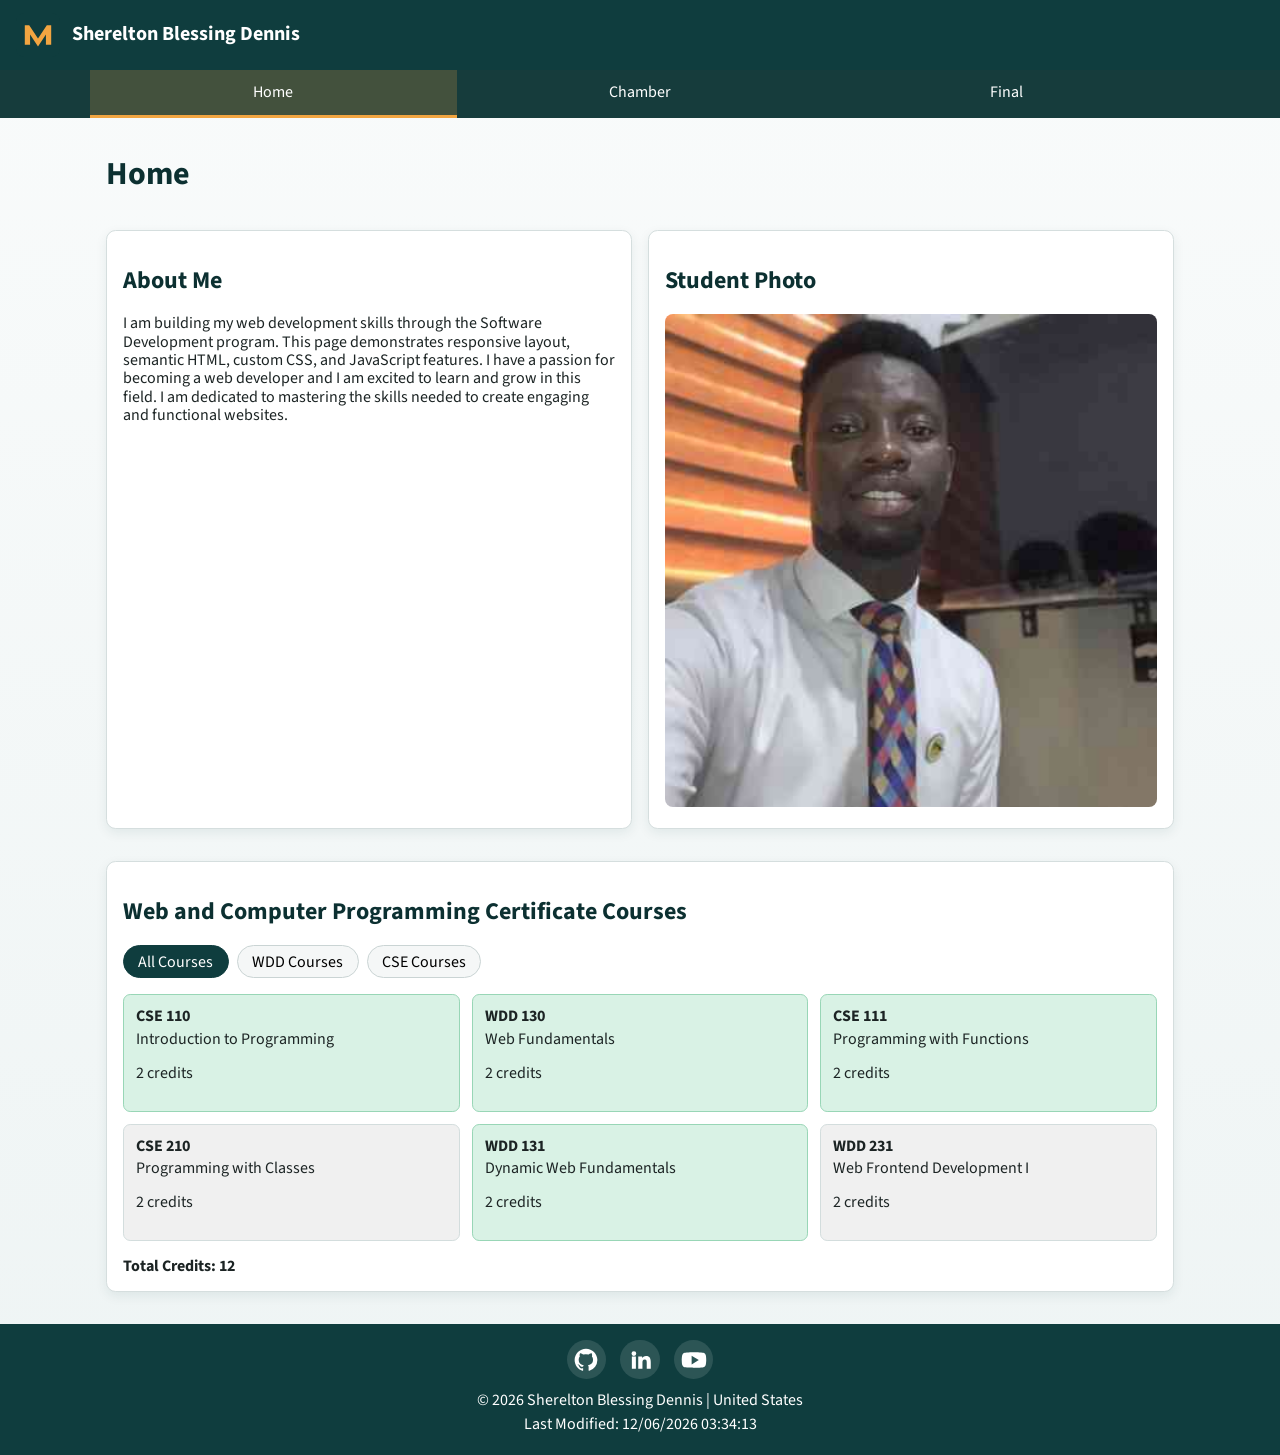
==== index.html @ 715e27e8 "ok" ====
<!DOCTYPE html>
<html lang="en-US">
<head>
  <meta charset="UTF-8">
  <meta name="viewport" content="width=device-width, initial-scale=1.0">
  <meta name="description" content="WDD 231 student home page with responsive navigation and dynamic course filtering.">
  <meta name="author" content="Your Name">
  <title>WDD 231 | Home</title>
  <link rel="preconnect" href="https://fonts.googleapis.com">
  <link rel="preconnect" href="https://fonts.gstatic.com" crossorigin>
  <link href="https://fonts.googleapis.com/css2?family=Source+Sans+3:wght@400;600;700&display=swap" rel="stylesheet">
  <link rel="stylesheet" href="styles/normalize.css">
  <link rel="stylesheet" href="styles/small.css">
  <link rel="stylesheet" href="styles/larger.css">
  <script src="scripts/navigation.js" defer></script>
  <script src="scripts/date.js" defer></script>
  <script src="scripts/course.js" defer></script>
</head>
<body>
  <header class="site-header">
    <div class="brand-wrap">
      <img src="images/site-logo.svg" alt="Site logo" width="44" height="44">
      <span class="site-name">Sherelton Blessing Dennis</span>
    </div>
    <button id="menuButton" class="menu-button" type="button" aria-label="Toggle navigation" aria-expanded="false" aria-controls="primary-navigation">
      <span aria-hidden="true">&#9776;</span>
    </button>
  </header>

  <nav id="primary-navigation" class="site-nav" aria-label="Main navigation">
    <ul>
      <li><a href="index.html" aria-current="page">Home</a></li>
      <li><a href="chamber/index.html">Chamber</a></li>
      <li><a href="final/index.html">Final</a></li>
    </ul>
  </nav>

  <main>
    <h1>Home</h1>

    <section class="card about-section">
      <h2>About Me</h2>
      <p>
        I am building my web development skills through the Software Development program.
        This page demonstrates responsive layout, semantic HTML, custom CSS, and JavaScript features.
        I have a passion for becoming a web developer and I am excited to learn and grow in this field. I am dedicated to mastering the skills needed to create engaging and functional websites.
      </p>
    </section>

    <section class="card photo-section">
      <h2>Student Photo</h2>
      <img src="images/profile.jpg" alt="Student photo" width="480" height="320" loading="lazy">
    </section>

    <section class="card courses-section">
      <h2>Web and Computer Programming Certificate Courses</h2>
      <div class="filter-controls" role="group" aria-label="Filter courses">
        <button id="allBtn" type="button" class="filter-button">All Courses</button>
        <button id="wddBtn" type="button" class="filter-button">WDD Courses</button>
        <button id="cseBtn" type="button" class="filter-button">CSE Courses</button>
      </div>
      <div id="courseCards" class="course-grid"></div>
      <p id="creditsTotal" class="credits-total"></p>
    </section>
  </main>

  <footer>
    <div class="social-links" aria-label="Social links">
      <a href="https://github.com/yourgithubusername/wdd231" target="_blank" rel="noopener noreferrer" aria-label="GitHub">
        <img src="images/icon-github.svg" alt="GitHub" width="28" height="28">
      </a>
      <a href="https://www.linkedin.com/in/your-linkedin-handle/" target="_blank" rel="noopener noreferrer" aria-label="LinkedIn">
        <img src="images/icon-linkedin.svg" alt="LinkedIn" width="28" height="28">
      </a>
      <a href="https://www.youtube.com/" target="_blank" rel="noopener noreferrer" aria-label="YouTube">
        <img src="images/icon-youtube.svg" alt="YouTube" width="28" height="28">
      </a>
    </div>
    <p>&copy; <span id="currentYear"></span> Sherelton Blessing Dennis | United States</p>
    <p id="lastModified"></p>
  </footer>
</body>
</html>
---- styles/small.css ----
:root {
  --primary: #0f3d3e;
  --primary-light: #2b6f70;
  --accent: #f2a541;
  --surface: #f5f7f7;
  --ink: #1c2424;
  --white: #ffffff;
  --complete: #d9f2e5;
  --incomplete: #f0f0f0;
  --radius: 0.6rem;
}

body {
  font-family: "Source Sans 3", sans-serif;
  color: var(--ink);
  background: linear-gradient(180deg, #f9fbfb 0%, #eef4f4 100%);
  min-width: 320px;
}

.site-header {
  background: var(--primary);
  color: var(--white);
  display: flex;
  align-items: center;
  justify-content: space-between;
  padding: 0.8rem 1rem;
}

.brand-wrap {
  display: flex;
  align-items: center;
  gap: 0.75rem;
}

.site-name {
  font-size: 1.25rem;
  font-weight: 700;
}

.menu-button {
  background: transparent;
  color: var(--white);
  border: 1px solid rgba(255, 255, 255, 0.5);
  border-radius: 0.35rem;
  font-size: 1.5rem;
  line-height: 1;
  padding: 0.2rem 0.6rem;
  cursor: pointer;
}

.site-nav {
  display: none;
  background: #163c3c;
}

.site-nav.open {
  display: block;
}

.site-nav ul {
  list-style: none;
  margin: 0;
  padding: 0;
}

.site-nav a {
  color: var(--white);
  display: block;
  padding: 0.75rem 1rem;
  text-decoration: none;
  border-bottom: 3px solid transparent;
  transition: background-color 0.2s ease, border-color 0.2s ease;
}

.site-nav a[aria-current="page"] {
  background: rgba(242, 165, 65, 0.2);
  border-bottom-color: var(--accent);
}

.site-nav a:hover,
.site-nav a:focus-visible {
  background: rgba(255, 255, 255, 0.1);
  border-bottom-color: var(--accent);
}

main {
  max-width: 1100px;
  margin: 0 auto;
  padding: 1rem;
}

h1,
h2 {
  color: #0c3031;
}

.card {
  background: var(--white);
  border: 1px solid #d5dede;
  border-radius: var(--radius);
  padding: 1rem;
  margin-bottom: 1rem;
  box-shadow: 0 4px 12px rgba(15, 61, 62, 0.08);
}

.photo-section img {
  width: 100%;
  border-radius: 0.5rem;
}

.filter-controls {
  display: flex;
  flex-wrap: wrap;
  gap: 0.5rem;
  margin-bottom: 1rem;
}

.filter-button {
  background: var(--surface);
  border: 1px solid #cad4d4;
  border-radius: 999px;
  padding: 0.4rem 0.9rem;
  cursor: pointer;
}

.filter-button.is-active {
  background: var(--primary);
  color: var(--white);
  border-color: var(--primary);
}

.course-grid {
  display: grid;
  grid-template-columns: 1fr;
  gap: 0.75rem;
}

.course-card {
  border-radius: 0.45rem;
  border: 1px solid #d3dddd;
  padding: 0.75rem;
  background: var(--incomplete);
}

.course-card.completed {
  background: var(--complete);
  border-color: #98d6b6;
}

.course-code {
  margin: 0;
  font-weight: 700;
}

.course-title {
  margin: 0.25rem 0;
}

.credits-total {
  margin: 1rem 0 0;
  font-weight: 700;
}

footer {
  background: var(--primary);
  color: var(--white);
  text-align: center;
  padding: 1rem;
}

.social-links {
  display: flex;
  gap: 0.9rem;
  justify-content: center;
  margin-bottom: 0.75rem;
}

.social-links a {
  display: inline-flex;
  background: rgba(255, 255, 255, 0.12);
  border-radius: 50%;
  padding: 0.35rem;
}

.social-links a:hover,
.social-links a:focus-visible {
  background: rgba(255, 255, 255, 0.3);
}

footer p {
  margin: 0.35rem 0;
}
---- styles/larger.css ----
@media (min-width: 700px) {
  .menu-button {
    display: none;
  }

  .site-nav {
    display: block;
  }

  .site-nav ul {
    max-width: 1100px;
    margin: 0 auto;
    display: flex;
  }

  .site-nav li {
    flex: 1;
    text-align: center;
  }

  .site-nav a {
    padding: 0.85rem 1rem;
  }

  main {
    display: grid;
    grid-template-columns: 1fr 1fr;
    gap: 1rem;
  }

  main > h1 {
    grid-column: 1 / -1;
  }

  .courses-section {
    grid-column: 1 / -1;
  }

  .course-grid {
    grid-template-columns: repeat(2, minmax(0, 1fr));
  }
}

@media (min-width: 980px) {
  .course-grid {
    grid-template-columns: repeat(3, minmax(0, 1fr));
  }
}
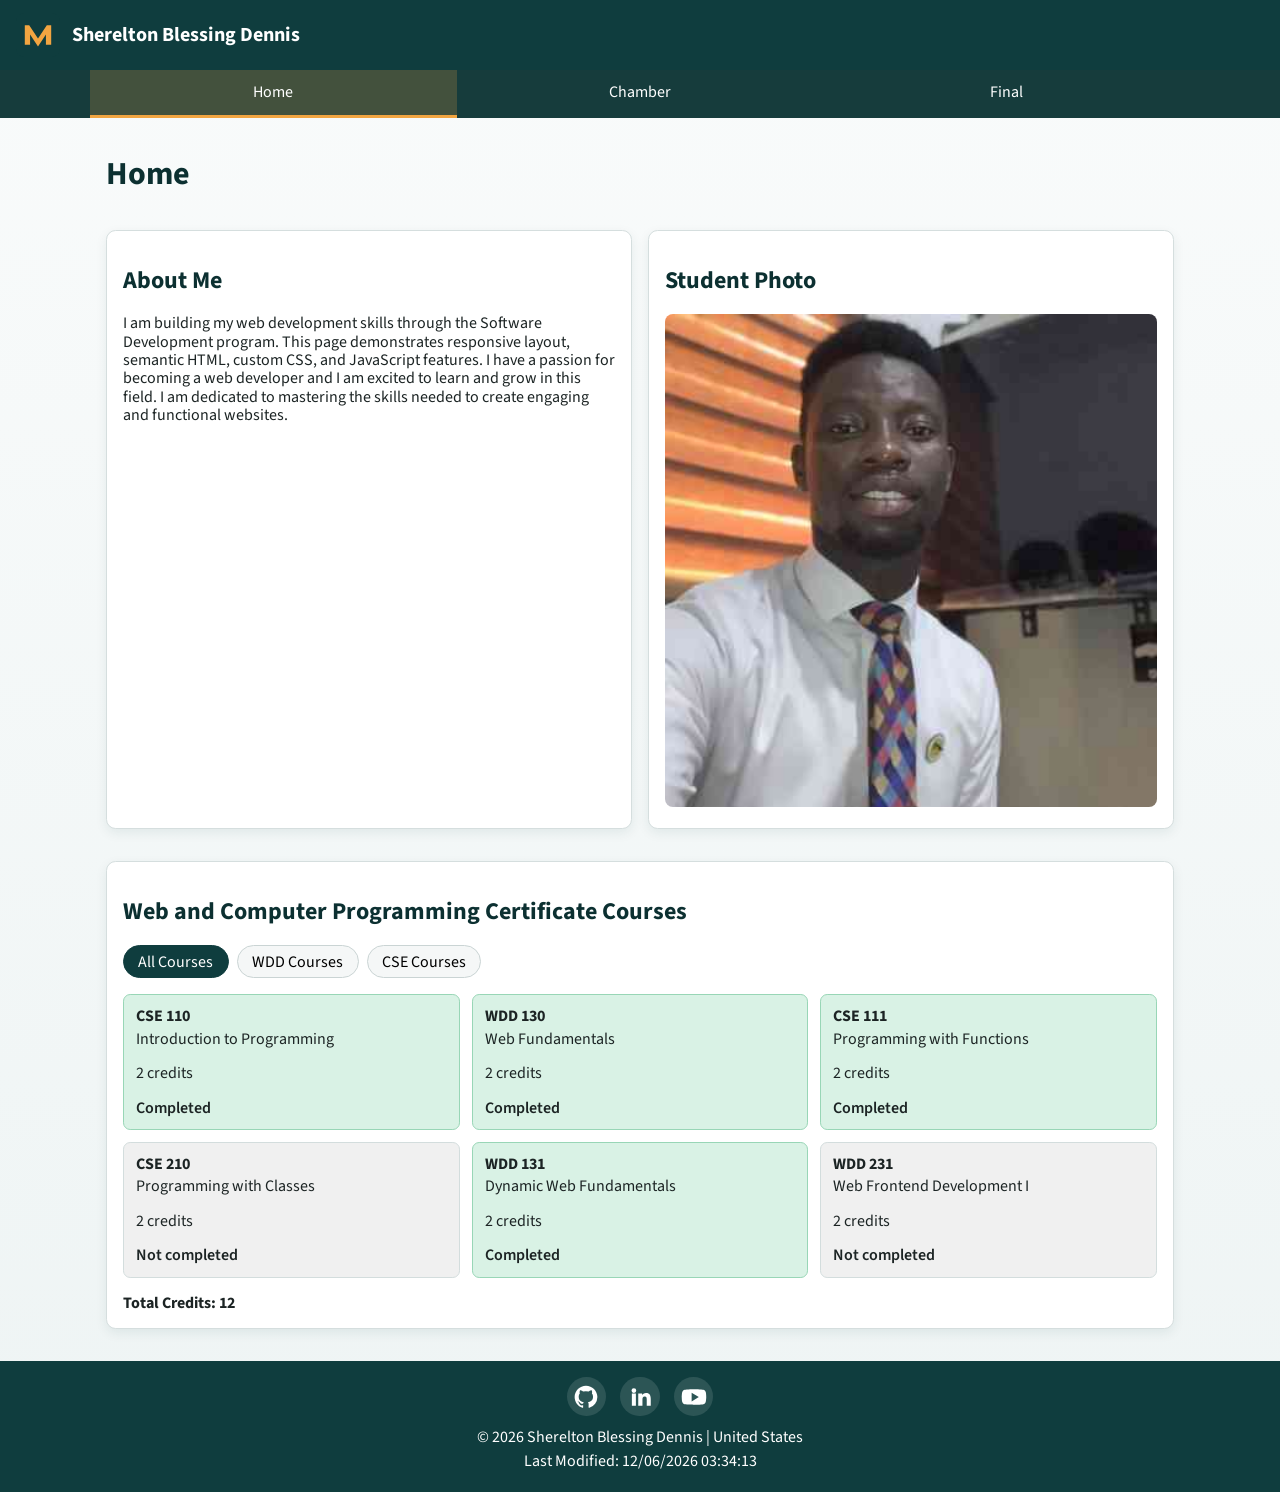
==== commit ae22fdce: "upload" ====
--- a/index.html
+++ b/index.html
@@ -4,7 +4,7 @@
   <meta charset="UTF-8">
   <meta name="viewport" content="width=device-width, initial-scale=1.0">
   <meta name="description" content="WDD 231 student home page with responsive navigation and dynamic course filtering.">
-  <meta name="author" content="Your Name">
+  <meta name="author" content="Sherelton Blessing Dennis">
   <title>WDD 231 | Home</title>
   <link rel="preconnect" href="https://fonts.googleapis.com">
   <link rel="preconnect" href="https://fonts.gstatic.com" crossorigin>
@@ -17,6 +17,7 @@
   <script src="scripts/course.js" defer></script>
 </head>
 <body>
+  <a class="skip-link" href="#main-content">Skip to main content</a>
   <header class="site-header">
     <div class="brand-wrap">
       <img src="images/site-logo.svg" alt="Site logo" width="44" height="44">
@@ -35,7 +36,7 @@
     </ul>
   </nav>
 
-  <main>
+  <main id="main-content">
     <h1>Home</h1>
 
     <section class="card about-section">
@@ -59,14 +60,14 @@
         <button id="wddBtn" type="button" class="filter-button">WDD Courses</button>
         <button id="cseBtn" type="button" class="filter-button">CSE Courses</button>
       </div>
-      <div id="courseCards" class="course-grid"></div>
+      <div id="courseCards" class="course-grid" aria-live="polite"></div>
       <p id="creditsTotal" class="credits-total"></p>
     </section>
   </main>
 
   <footer>
     <div class="social-links" aria-label="Social links">
-      <a href="https://github.com/yourgithubusername/wdd231" target="_blank" rel="noopener noreferrer" aria-label="GitHub">
+      <a href="https://github.com/shereltondennis/wdd231" target="_blank" rel="noopener noreferrer" aria-label="GitHub">
         <img src="images/icon-github.svg" alt="GitHub" width="28" height="28">
       </a>
       <a href="https://www.linkedin.com/in/your-linkedin-handle/" target="_blank" rel="noopener noreferrer" aria-label="LinkedIn">
--- a/styles/small.css
+++ b/styles/small.css
@@ -17,6 +17,22 @@
   min-width: 320px;
 }
 
+.skip-link {
+  position: absolute;
+  left: -999px;
+  top: 0.5rem;
+  background: #ffffff;
+  color: #0f3d3e;
+  padding: 0.5rem 0.75rem;
+  border-radius: 0.4rem;
+  border: 2px solid #0f3d3e;
+}
+
+.skip-link:focus {
+  left: 0.5rem;
+  z-index: 1000;
+}
+
 .site-header {
   background: var(--primary);
   color: var(--white);
@@ -30,11 +46,13 @@
   display: flex;
   align-items: center;
   gap: 0.75rem;
+  min-width: 0;
 }
 
 .site-name {
-  font-size: 1.25rem;
+  font-size: clamp(1rem, 3.4vw, 1.25rem);
   font-weight: 700;
+  line-height: 1.2;
 }
 
 .menu-button {
@@ -46,6 +64,7 @@
   line-height: 1;
   padding: 0.2rem 0.6rem;
   cursor: pointer;
+  min-width: 2.35rem;
 }
 
 .site-nav {
@@ -81,6 +100,12 @@
 .site-nav a:focus-visible {
   background: rgba(255, 255, 255, 0.1);
   border-bottom-color: var(--accent);
+}
+
+a:focus-visible,
+button:focus-visible {
+  outline: 3px solid var(--accent);
+  outline-offset: 2px;
 }
 
 main {
@@ -147,6 +172,11 @@
   border-color: #98d6b6;
 }
 
+.course-status {
+  margin: 0.25rem 0 0;
+  font-weight: 600;
+}
+
 .course-code {
   margin: 0;
   font-weight: 700;
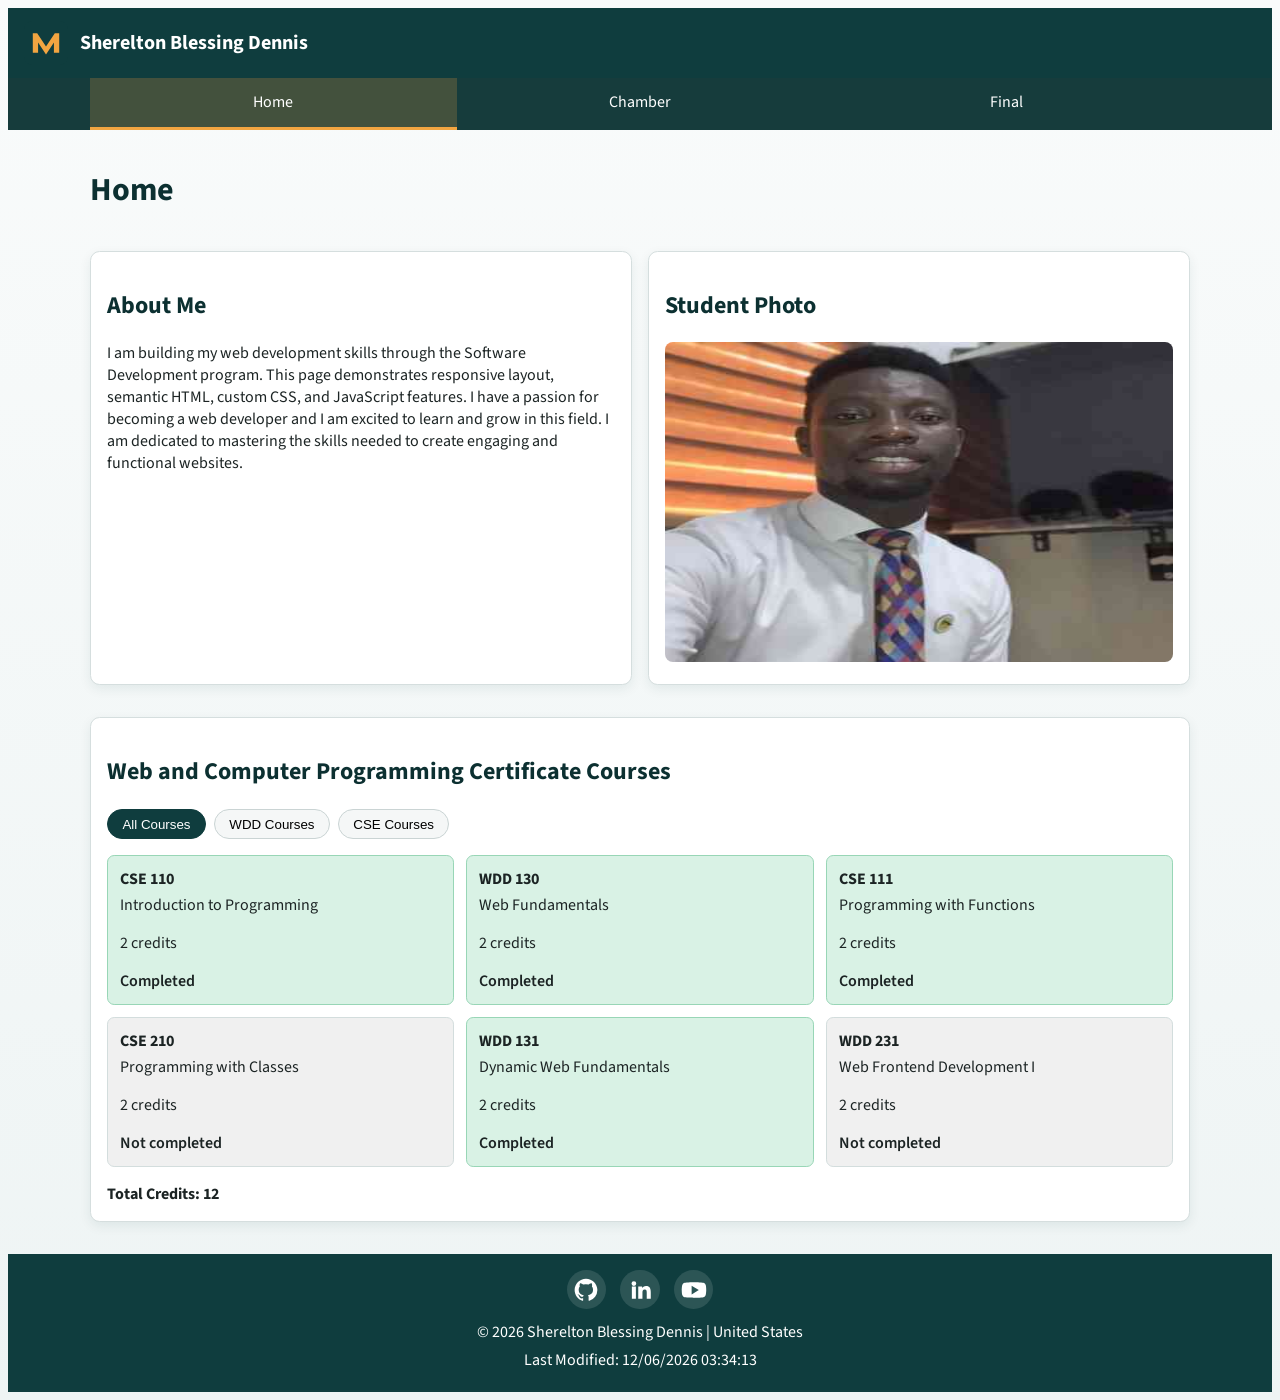
==== commit b4251e62: "ok" ====
--- a/index.html
+++ b/index.html
@@ -9,9 +9,9 @@
   <link rel="preconnect" href="https://fonts.googleapis.com">
   <link rel="preconnect" href="https://fonts.gstatic.com" crossorigin>
   <link href="https://fonts.googleapis.com/css2?family=Source+Sans+3:wght@400;600;700&display=swap" rel="stylesheet">
-  <link rel="stylesheet" href="styles/normalize.css">
-  <link rel="stylesheet" href="styles/small.css">
-  <link rel="stylesheet" href="styles/larger.css">
+  <link rel="stylesheet" href="stylesheet/larger.css">
+  <link rel="stylesheet" href="stylesheet/small.css">
+  <link rel="stylesheet" href="stylesheet/larger.css">
   <script src="scripts/navigation.js" defer></script>
   <script src="scripts/date.js" defer></script>
   <script src="scripts/course.js" defer></script>
--- a/stylesheet/larger.css
+++ b/stylesheet/larger.css
@@ -0,0 +1,48 @@
+@media (min-width: 700px) {
+  .menu-button {
+    display: none;
+  }
+
+  .site-nav {
+    display: block;
+  }
+
+  .site-nav ul {
+    max-width: 1100px;
+    margin: 0 auto;
+    display: flex;
+  }
+
+  .site-nav li {
+    flex: 1;
+    text-align: center;
+  }
+
+  .site-nav a {
+    padding: 0.85rem 1rem;
+  }
+
+  main {
+    display: grid;
+    grid-template-columns: 1fr 1fr;
+    gap: 1rem;
+  }
+
+  main > h1 {
+    grid-column: 1 / -1;
+  }
+
+  .courses-section {
+    grid-column: 1 / -1;
+  }
+
+  .course-grid {
+    grid-template-columns: repeat(2, minmax(0, 1fr));
+  }
+}
+
+@media (min-width: 980px) {
+  .course-grid {
+    grid-template-columns: repeat(3, minmax(0, 1fr));
+  }
+}
--- a/stylesheet/small.css
+++ b/stylesheet/small.css
@@ -0,0 +1,222 @@
+:root {
+  --primary: #0f3d3e;
+  --primary-light: #2b6f70;
+  --accent: #f2a541;
+  --surface: #f5f7f7;
+  --ink: #1c2424;
+  --white: #ffffff;
+  --complete: #d9f2e5;
+  --incomplete: #f0f0f0;
+  --radius: 0.6rem;
+}
+
+body {
+  font-family: "Source Sans 3", sans-serif;
+  color: var(--ink);
+  background: linear-gradient(180deg, #f9fbfb 0%, #eef4f4 100%);
+  min-width: 320px;
+}
+
+.skip-link {
+  position: absolute;
+  left: -999px;
+  top: 0.5rem;
+  background: #ffffff;
+  color: #0f3d3e;
+  padding: 0.5rem 0.75rem;
+  border-radius: 0.4rem;
+  border: 2px solid #0f3d3e;
+}
+
+.skip-link:focus {
+  left: 0.5rem;
+  z-index: 1000;
+}
+
+.site-header {
+  background: var(--primary);
+  color: var(--white);
+  display: flex;
+  align-items: center;
+  justify-content: space-between;
+  padding: 0.8rem 1rem;
+}
+
+.brand-wrap {
+  display: flex;
+  align-items: center;
+  gap: 0.75rem;
+  min-width: 0;
+}
+
+.site-name {
+  font-size: clamp(1rem, 3.4vw, 1.25rem);
+  font-weight: 700;
+  line-height: 1.2;
+}
+
+.menu-button {
+  background: transparent;
+  color: var(--white);
+  border: 1px solid rgba(255, 255, 255, 0.5);
+  border-radius: 0.35rem;
+  font-size: 1.5rem;
+  line-height: 1;
+  padding: 0.2rem 0.6rem;
+  cursor: pointer;
+  min-width: 2.35rem;
+}
+
+.site-nav {
+  display: none;
+  background: #163c3c;
+}
+
+.site-nav.open {
+  display: block;
+}
+
+.site-nav ul {
+  list-style: none;
+  margin: 0;
+  padding: 0;
+}
+
+.site-nav a {
+  color: var(--white);
+  display: block;
+  padding: 0.75rem 1rem;
+  text-decoration: none;
+  border-bottom: 3px solid transparent;
+  transition: background-color 0.2s ease, border-color 0.2s ease;
+}
+
+.site-nav a[aria-current="page"] {
+  background: rgba(242, 165, 65, 0.2);
+  border-bottom-color: var(--accent);
+}
+
+.site-nav a:hover,
+.site-nav a:focus-visible {
+  background: rgba(255, 255, 255, 0.1);
+  border-bottom-color: var(--accent);
+}
+
+a:focus-visible,
+button:focus-visible {
+  outline: 3px solid var(--accent);
+  outline-offset: 2px;
+}
+
+main {
+  max-width: 1100px;
+  margin: 0 auto;
+  padding: 1rem;
+}
+
+h1,
+h2 {
+  color: #0c3031;
+}
+
+.card {
+  background: var(--white);
+  border: 1px solid #d5dede;
+  border-radius: var(--radius);
+  padding: 1rem;
+  margin-bottom: 1rem;
+  box-shadow: 0 4px 12px rgba(15, 61, 62, 0.08);
+}
+
+.photo-section img {
+  width: 100%;
+  border-radius: 0.5rem;
+}
+
+.filter-controls {
+  display: flex;
+  flex-wrap: wrap;
+  gap: 0.5rem;
+  margin-bottom: 1rem;
+}
+
+.filter-button {
+  background: var(--surface);
+  border: 1px solid #cad4d4;
+  border-radius: 999px;
+  padding: 0.4rem 0.9rem;
+  cursor: pointer;
+}
+
+.filter-button.is-active {
+  background: var(--primary);
+  color: var(--white);
+  border-color: var(--primary);
+}
+
+.course-grid {
+  display: grid;
+  grid-template-columns: 1fr;
+  gap: 0.75rem;
+}
+
+.course-card {
+  border-radius: 0.45rem;
+  border: 1px solid #d3dddd;
+  padding: 0.75rem;
+  background: var(--incomplete);
+}
+
+.course-card.completed {
+  background: var(--complete);
+  border-color: #98d6b6;
+}
+
+.course-status {
+  margin: 0.25rem 0 0;
+  font-weight: 600;
+}
+
+.course-code {
+  margin: 0;
+  font-weight: 700;
+}
+
+.course-title {
+  margin: 0.25rem 0;
+}
+
+.credits-total {
+  margin: 1rem 0 0;
+  font-weight: 700;
+}
+
+footer {
+  background: var(--primary);
+  color: var(--white);
+  text-align: center;
+  padding: 1rem;
+}
+
+.social-links {
+  display: flex;
+  gap: 0.9rem;
+  justify-content: center;
+  margin-bottom: 0.75rem;
+}
+
+.social-links a {
+  display: inline-flex;
+  background: rgba(255, 255, 255, 0.12);
+  border-radius: 50%;
+  padding: 0.35rem;
+}
+
+.social-links a:hover,
+.social-links a:focus-visible {
+  background: rgba(255, 255, 255, 0.3);
+}
+
+footer p {
+  margin: 0.35rem 0;
+}
--- a/stylesheet/larger.css
+++ b/stylesheet/larger.css
@@ -0,0 +1,48 @@
+@media (min-width: 700px) {
+  .menu-button {
+    display: none;
+  }
+
+  .site-nav {
+    display: block;
+  }
+
+  .site-nav ul {
+    max-width: 1100px;
+    margin: 0 auto;
+    display: flex;
+  }
+
+  .site-nav li {
+    flex: 1;
+    text-align: center;
+  }
+
+  .site-nav a {
+    padding: 0.85rem 1rem;
+  }
+
+  main {
+    display: grid;
+    grid-template-columns: 1fr 1fr;
+    gap: 1rem;
+  }
+
+  main > h1 {
+    grid-column: 1 / -1;
+  }
+
+  .courses-section {
+    grid-column: 1 / -1;
+  }
+
+  .course-grid {
+    grid-template-columns: repeat(2, minmax(0, 1fr));
+  }
+}
+
+@media (min-width: 980px) {
+  .course-grid {
+    grid-template-columns: repeat(3, minmax(0, 1fr));
+  }
+}
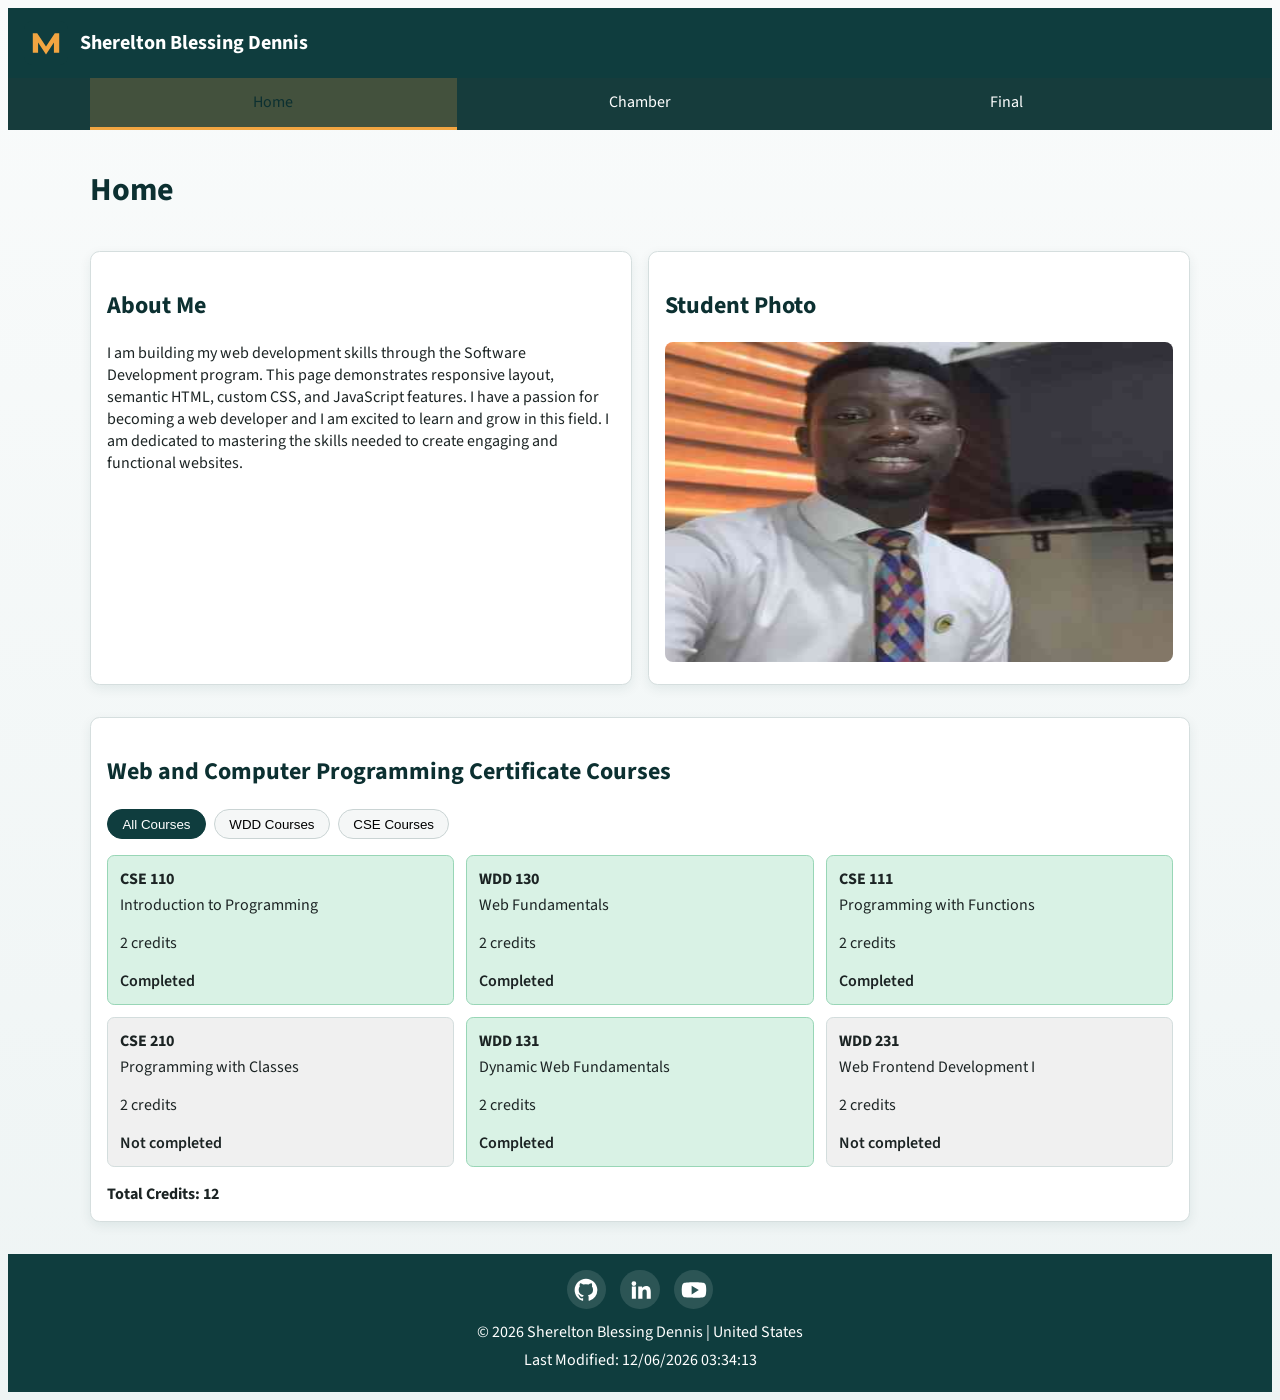
==== commit 5470cfb3: "ok done" ====
--- a/index.html
+++ b/index.html
@@ -9,9 +9,8 @@
   <link rel="preconnect" href="https://fonts.googleapis.com">
   <link rel="preconnect" href="https://fonts.gstatic.com" crossorigin>
   <link href="https://fonts.googleapis.com/css2?family=Source+Sans+3:wght@400;600;700&display=swap" rel="stylesheet">
-  <link rel="stylesheet" href="stylesheet/larger.css">
-  <link rel="stylesheet" href="stylesheet/small.css">
-  <link rel="stylesheet" href="stylesheet/larger.css">
+  <link rel="stylesheet" href="styles/small.css">
+  <link rel="stylesheet" href="styles/larger.css">
   <script src="scripts/navigation.js" defer></script>
   <script src="scripts/date.js" defer></script>
   <script src="scripts/course.js" defer></script>
@@ -66,7 +65,7 @@
   </main>
 
   <footer>
-    <div class="social-links" aria-label="Social links">
+    <nav class="social-links" aria-label="Social links">
       <a href="https://github.com/shereltondennis/wdd231" target="_blank" rel="noopener noreferrer" aria-label="GitHub">
         <img src="images/icon-github.svg" alt="GitHub" width="28" height="28">
       </a>
@@ -76,7 +75,7 @@
       <a href="https://www.youtube.com/" target="_blank" rel="noopener noreferrer" aria-label="YouTube">
         <img src="images/icon-youtube.svg" alt="YouTube" width="28" height="28">
       </a>
-    </div>
+    </nav>
     <p>&copy; <span id="currentYear"></span> Sherelton Blessing Dennis | United States</p>
     <p id="lastModified"></p>
   </footer>
--- a/styles/small.css
+++ b/styles/small.css
@@ -0,0 +1,224 @@
+:root {
+  --primary: #0f3d3e;
+  --primary-light: #2b6f70;
+  --accent: #f2a541;
+  --surface: #f5f7f7;
+  --ink: #1c2424;
+  --white: #ffffff;
+  --complete: #d9f2e5;
+  --incomplete: #f0f0f0;
+  --radius: 0.6rem;
+}
+
+body {
+  font-family: "Source Sans 3", sans-serif;
+  color: var(--ink);
+  background: linear-gradient(180deg, #f9fbfb 0%, #eef4f4 100%);
+  min-width: 320px;
+}
+
+.skip-link {
+  position: absolute;
+  left: -999px;
+  top: 0.5rem;
+  background: #ffffff;
+  color: #0f3d3e;
+  padding: 0.5rem 0.75rem;
+  border-radius: 0.4rem;
+  border: 2px solid #0f3d3e;
+}
+
+.skip-link:focus {
+  left: 0.5rem;
+  z-index: 1000;
+}
+
+.site-header {
+  background: var(--primary);
+  color: var(--white);
+  display: flex;
+  align-items: center;
+  justify-content: space-between;
+  padding: 0.8rem 1rem;
+}
+
+.brand-wrap {
+  display: flex;
+  align-items: center;
+  gap: 0.75rem;
+  min-width: 0;
+}
+
+.site-name {
+  font-size: clamp(1rem, 3.4vw, 1.25rem);
+  font-weight: 700;
+  line-height: 1.2;
+}
+
+.menu-button {
+  background: transparent;
+  color: var(--white);
+  border: 1px solid rgba(255, 255, 255, 0.5);
+  border-radius: 0.35rem;
+  font-size: 1.5rem;
+  line-height: 1;
+  padding: 0.2rem 0.6rem;
+  cursor: pointer;
+  min-width: 2.35rem;
+}
+
+.site-nav {
+  display: none;
+  background: #163c3c;
+  color: var(--white);
+}
+
+.site-nav.open {
+  display: block;
+}
+
+.site-nav ul {
+  list-style: none;
+  margin: 0;
+  padding: 0;
+}
+
+.site-nav a {
+  color: var(--white);
+  display: block;
+  padding: 0.75rem 1rem;
+  text-decoration: none;
+  border-bottom: 3px solid transparent;
+  transition: background-color 0.2s ease, border-color 0.2s ease;
+}
+
+.site-nav a[aria-current="page"] {
+  background: rgba(242, 165, 65, 0.2);
+  color: #0c3031;
+  border-bottom-color: var(--accent);
+}
+
+.site-nav a:hover,
+.site-nav a:focus-visible {
+  background: rgba(255, 255, 255, 0.1);
+  border-bottom-color: var(--accent);
+}
+
+a:focus-visible,
+button:focus-visible {
+  outline: 3px solid var(--accent);
+  outline-offset: 2px;
+}
+
+main {
+  max-width: 1100px;
+  margin: 0 auto;
+  padding: 1rem;
+}
+
+h1,
+h2 {
+  color: #0c3031;
+}
+
+.card {
+  background: var(--white);
+  border: 1px solid #d5dede;
+  border-radius: var(--radius);
+  padding: 1rem;
+  margin-bottom: 1rem;
+  box-shadow: 0 4px 12px rgba(15, 61, 62, 0.08);
+}
+
+.photo-section img {
+  width: 100%;
+  border-radius: 0.5rem;
+}
+
+.filter-controls {
+  display: flex;
+  flex-wrap: wrap;
+  gap: 0.5rem;
+  margin-bottom: 1rem;
+}
+
+.filter-button {
+  background: var(--surface);
+  border: 1px solid #cad4d4;
+  border-radius: 999px;
+  padding: 0.4rem 0.9rem;
+  cursor: pointer;
+}
+
+.filter-button.is-active {
+  background: var(--primary);
+  color: var(--white);
+  border-color: var(--primary);
+}
+
+.course-grid {
+  display: grid;
+  grid-template-columns: 1fr;
+  gap: 0.75rem;
+}
+
+.course-card {
+  border-radius: 0.45rem;
+  border: 1px solid #d3dddd;
+  padding: 0.75rem;
+  background: var(--incomplete);
+}
+
+.course-card.completed {
+  background: var(--complete);
+  border-color: #98d6b6;
+}
+
+.course-status {
+  margin: 0.25rem 0 0;
+  font-weight: 600;
+}
+
+.course-code {
+  margin: 0;
+  font-weight: 700;
+}
+
+.course-title {
+  margin: 0.25rem 0;
+}
+
+.credits-total {
+  margin: 1rem 0 0;
+  font-weight: 700;
+}
+
+footer {
+  background: var(--primary);
+  color: var(--white);
+  text-align: center;
+  padding: 1rem;
+}
+
+.social-links {
+  display: flex;
+  gap: 0.9rem;
+  justify-content: center;
+  margin-bottom: 0.75rem;
+}
+
+.social-links a {
+  display: inline-flex;
+  background: rgba(255, 255, 255, 0.12);
+  border-radius: 50%;
+  padding: 0.35rem;
+}
+
+.social-links a:hover,
+.social-links a:focus-visible {
+  background: rgba(255, 255, 255, 0.3);
+}
+
+footer p {
+  margin: 0.35rem 0;
+}
--- a/styles/larger.css
+++ b/styles/larger.css
@@ -0,0 +1,48 @@
+@media (min-width: 700px) {
+  .menu-button {
+    display: none;
+  }
+
+  .site-nav {
+    display: block;
+  }
+
+  .site-nav ul {
+    max-width: 1100px;
+    margin: 0 auto;
+    display: flex;
+  }
+
+  .site-nav li {
+    flex: 1;
+    text-align: center;
+  }
+
+  .site-nav a {
+    padding: 0.85rem 1rem;
+  }
+
+  main {
+    display: grid;
+    grid-template-columns: 1fr 1fr;
+    gap: 1rem;
+  }
+
+  main > h1 {
+    grid-column: 1 / -1;
+  }
+
+  .courses-section {
+    grid-column: 1 / -1;
+  }
+
+  .course-grid {
+    grid-template-columns: repeat(2, minmax(0, 1fr));
+  }
+}
+
+@media (min-width: 980px) {
+  .course-grid {
+    grid-template-columns: repeat(3, minmax(0, 1fr));
+  }
+}
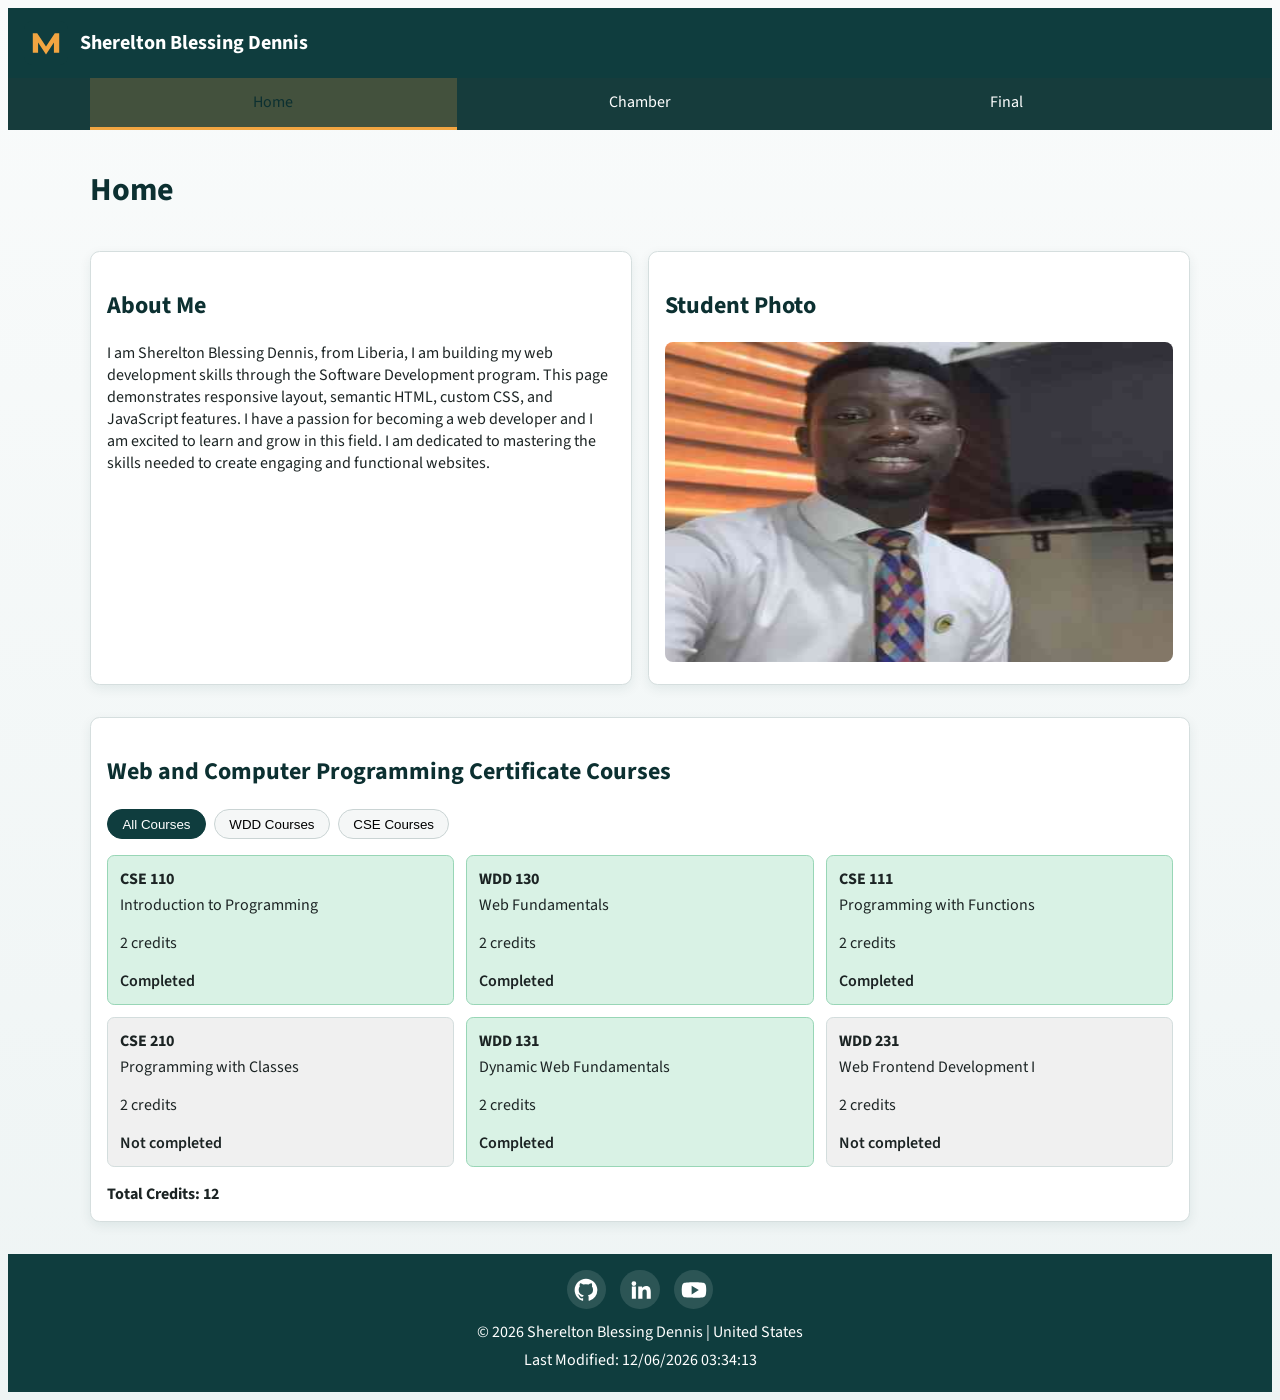
==== commit f8b5eb6d: "done" ====
--- a/index.html
+++ b/index.html
@@ -41,7 +41,7 @@
     <section class="card about-section">
       <h2>About Me</h2>
       <p>
-        I am building my web development skills through the Software Development program.
+        I am Sherelton Blessing Dennis, from Liberia, I am building my web development skills through the Software Development program.
         This page demonstrates responsive layout, semantic HTML, custom CSS, and JavaScript features.
         I have a passion for becoming a web developer and I am excited to learn and grow in this field. I am dedicated to mastering the skills needed to create engaging and functional websites.
       </p>
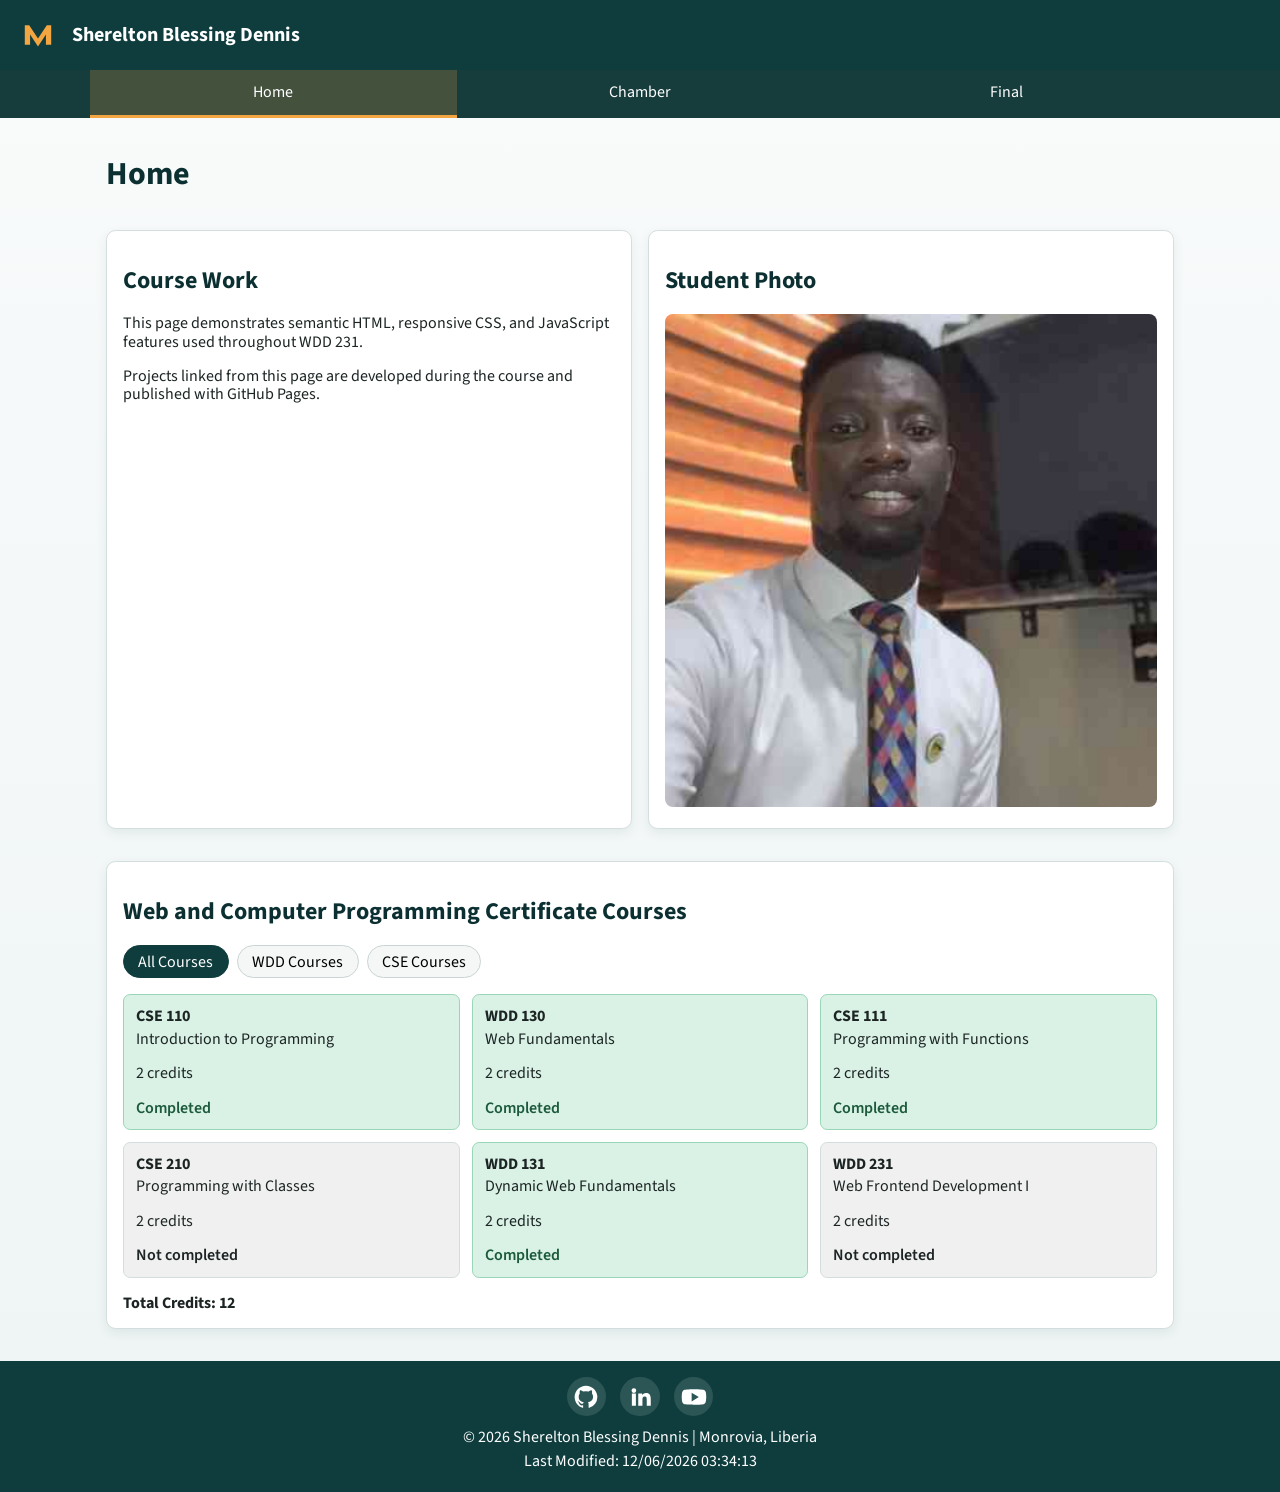
==== commit 2d39d798: "let go" ====
--- a/index.html
+++ b/index.html
@@ -3,12 +3,13 @@
 <head>
   <meta charset="UTF-8">
   <meta name="viewport" content="width=device-width, initial-scale=1.0">
-  <meta name="description" content="WDD 231 student home page with responsive navigation and dynamic course filtering.">
+  <meta name="description" content="WDD 231 course home page with responsive navigation, dynamic dates, and certificate course filtering.">
   <meta name="author" content="Sherelton Blessing Dennis">
-  <title>WDD 231 | Home</title>
+  <title>WDD 231 | Course Home Page</title>
   <link rel="preconnect" href="https://fonts.googleapis.com">
   <link rel="preconnect" href="https://fonts.gstatic.com" crossorigin>
   <link href="https://fonts.googleapis.com/css2?family=Source+Sans+3:wght@400;600;700&display=swap" rel="stylesheet">
+  <link rel="stylesheet" href="styles/normalize.css">
   <link rel="stylesheet" href="styles/small.css">
   <link rel="stylesheet" href="styles/larger.css">
   <script src="scripts/navigation.js" defer></script>
@@ -17,6 +18,7 @@
 </head>
 <body>
   <a class="skip-link" href="#main-content">Skip to main content</a>
+
   <header class="site-header">
     <div class="brand-wrap">
       <img src="images/site-logo.svg" alt="Site logo" width="44" height="44">
@@ -38,26 +40,23 @@
   <main id="main-content">
     <h1>Home</h1>
 
-    <section class="card about-section">
-      <h2>About Me</h2>
-      <p>
-        I am Sherelton Blessing Dennis, from Liberia, I am building my web development skills through the Software Development program.
-        This page demonstrates responsive layout, semantic HTML, custom CSS, and JavaScript features.
-        I have a passion for becoming a web developer and I am excited to learn and grow in this field. I am dedicated to mastering the skills needed to create engaging and functional websites.
-      </p>
+    <section class="card">
+      <h2>Course Work</h2>
+      <p>This page demonstrates semantic HTML, responsive CSS, and JavaScript features used throughout WDD 231.</p>
+      <p>Projects linked from this page are developed during the course and published with GitHub Pages.</p>
     </section>
 
     <section class="card photo-section">
       <h2>Student Photo</h2>
-      <img src="images/profile.jpg" alt="Student photo" width="480" height="320" loading="lazy">
+      <img src="images/profile.jpg" alt="Portrait of Sherelton Blessing Dennis" width="480" height="320" loading="lazy">
     </section>
 
     <section class="card courses-section">
       <h2>Web and Computer Programming Certificate Courses</h2>
       <div class="filter-controls" role="group" aria-label="Filter courses">
-        <button id="allBtn" type="button" class="filter-button">All Courses</button>
-        <button id="wddBtn" type="button" class="filter-button">WDD Courses</button>
-        <button id="cseBtn" type="button" class="filter-button">CSE Courses</button>
+        <button id="allBtn" type="button" class="filter-button" aria-pressed="true">All Courses</button>
+        <button id="wddBtn" type="button" class="filter-button" aria-pressed="false">WDD Courses</button>
+        <button id="cseBtn" type="button" class="filter-button" aria-pressed="false">CSE Courses</button>
       </div>
       <div id="courseCards" class="course-grid" aria-live="polite"></div>
       <p id="creditsTotal" class="credits-total"></p>
@@ -67,16 +66,16 @@
   <footer>
     <nav class="social-links" aria-label="Social links">
       <a href="https://github.com/shereltondennis/wdd231" target="_blank" rel="noopener noreferrer" aria-label="GitHub">
-        <img src="images/icon-github.svg" alt="GitHub" width="28" height="28">
+        <img src="images/icon-github.svg" alt="" width="28" height="28">
       </a>
-      <a href="https://www.linkedin.com/in/your-linkedin-handle/" target="_blank" rel="noopener noreferrer" aria-label="LinkedIn">
-        <img src="images/icon-linkedin.svg" alt="LinkedIn" width="28" height="28">
+      <a href="https://www.linkedin.com/" target="_blank" rel="noopener noreferrer" aria-label="LinkedIn">
+        <img src="images/icon-linkedin.svg" alt="" width="28" height="28">
       </a>
       <a href="https://www.youtube.com/" target="_blank" rel="noopener noreferrer" aria-label="YouTube">
-        <img src="images/icon-youtube.svg" alt="YouTube" width="28" height="28">
+        <img src="images/icon-youtube.svg" alt="" width="28" height="28">
       </a>
     </nav>
-    <p>&copy; <span id="currentYear"></span> Sherelton Blessing Dennis | United States</p>
+    <p>&copy; <span id="currentYear"></span> Sherelton Blessing Dennis | Monrovia, Liberia</p>
     <p id="lastModified"></p>
   </footer>
 </body>
--- a/styles/small.css
+++ b/styles/small.css
@@ -10,6 +10,12 @@
   --radius: 0.6rem;
 }
 
+*,
+*::before,
+*::after {
+  box-sizing: border-box;
+}
+
 body {
   font-family: "Source Sans 3", sans-serif;
   color: var(--ink);
@@ -53,6 +59,7 @@
   font-size: clamp(1rem, 3.4vw, 1.25rem);
   font-weight: 700;
   line-height: 1.2;
+  overflow-wrap: anywhere;
 }
 
 .menu-button {
@@ -94,7 +101,7 @@
 
 .site-nav a[aria-current="page"] {
   background: rgba(242, 165, 65, 0.2);
-  color: #0c3031;
+  color: var(--white);
   border-bottom-color: var(--accent);
 }
 
@@ -132,6 +139,7 @@
 
 .photo-section img {
   width: 100%;
+  height: auto;
   border-radius: 0.5rem;
 }
 
@@ -179,6 +187,10 @@
   font-weight: 600;
 }
 
+.course-status.completed {
+  color: #1c5a3b;
+}
+
 .course-code {
   margin: 0;
   font-weight: 700;
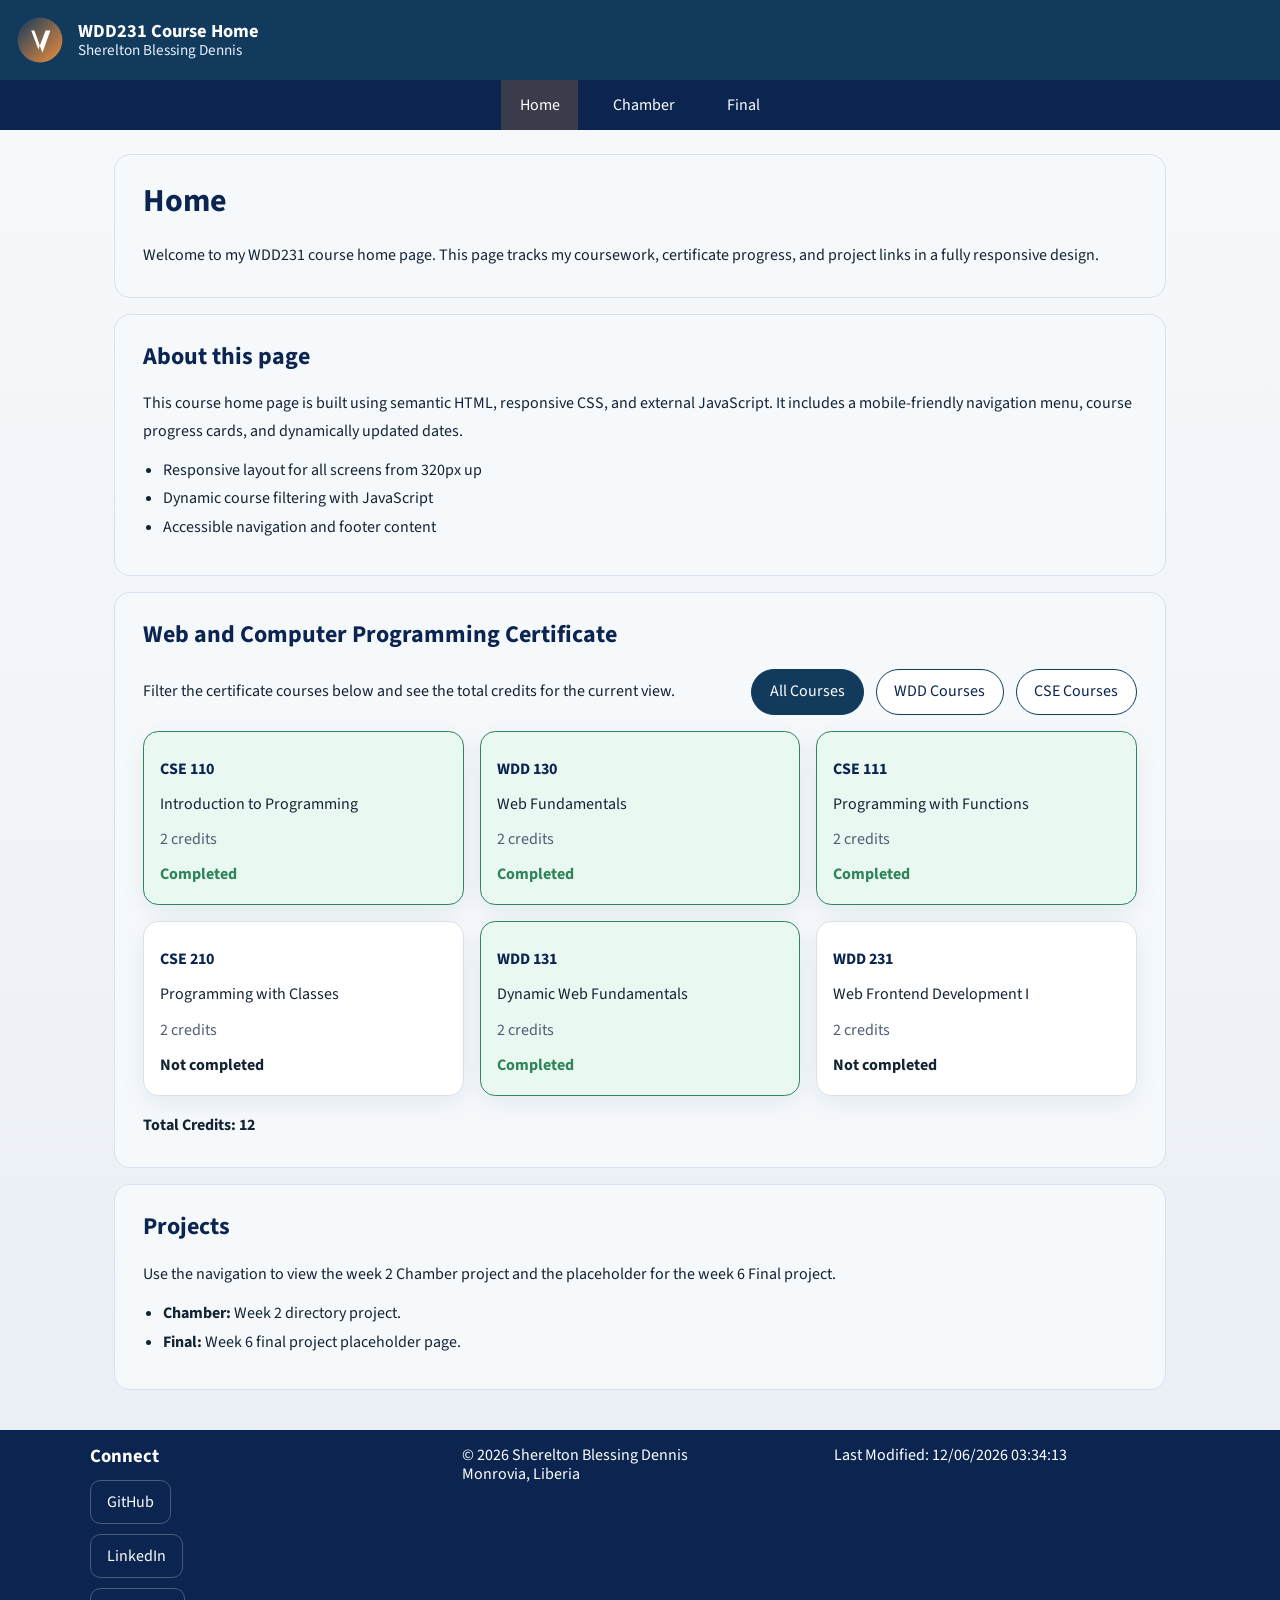
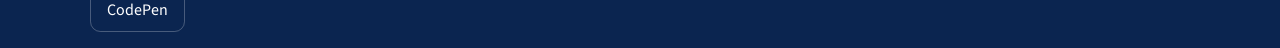
==== commit aaa57033: "fine" ====
--- a/index.html
+++ b/index.html
@@ -1,11 +1,12 @@
 <!DOCTYPE html>
-<html lang="en-US">
+<html lang="en">
 <head>
   <meta charset="UTF-8">
   <meta name="viewport" content="width=device-width, initial-scale=1.0">
-  <meta name="description" content="WDD 231 course home page with responsive navigation, dynamic dates, and certificate course filtering.">
+  <meta name="description" content="Home page for the WDD231 repository showing course progress, certificate coursework, and responsive navigation.">
   <meta name="author" content="Sherelton Blessing Dennis">
-  <title>WDD 231 | Course Home Page</title>
+  <title>WDD231 Course Home</title>
+  <link rel="icon" href="images/logo.svg" type="image/svg+xml">
   <link rel="preconnect" href="https://fonts.googleapis.com">
   <link rel="preconnect" href="https://fonts.gstatic.com" crossorigin>
   <link href="https://fonts.googleapis.com/css2?family=Source+Sans+3:wght@400;600;700&display=swap" rel="stylesheet">
@@ -18,65 +19,87 @@
 </head>
 <body>
   <a class="skip-link" href="#main-content">Skip to main content</a>
-
   <header class="site-header">
-    <div class="brand-wrap">
-      <img src="images/site-logo.svg" alt="Site logo" width="44" height="44">
-      <span class="site-name">Sherelton Blessing Dennis</span>
-    </div>
+    <a class="brand-wrap" href="index.html">
+      <img src="images/logo.svg" alt="WDD231 site logo" width="48" height="48">
+      <div>
+        <p class="site-title">WDD231 Course Home</p>
+        <span class="site-name">Sherelton Blessing Dennis</span>
+      </div>
+    </a>
     <button id="menuButton" class="menu-button" type="button" aria-label="Toggle navigation" aria-expanded="false" aria-controls="primary-navigation">
       <span aria-hidden="true">&#9776;</span>
     </button>
   </header>
 
-  <nav id="primary-navigation" class="site-nav" aria-label="Main navigation">
+  <nav id="primary-navigation" class="site-nav" aria-label="Primary navigation">
     <ul>
       <li><a href="index.html" aria-current="page">Home</a></li>
-      <li><a href="chamber/index.html">Chamber</a></li>
+      <li><a href="chamber/directory.html">Chamber</a></li>
       <li><a href="final/index.html">Final</a></li>
     </ul>
   </nav>
 
   <main id="main-content">
-    <h1>Home</h1>
-
-    <section class="card">
-      <h2>Course Work</h2>
-      <p>This page demonstrates semantic HTML, responsive CSS, and JavaScript features used throughout WDD 231.</p>
-      <p>Projects linked from this page are developed during the course and published with GitHub Pages.</p>
+    <section class="hero">
+      <h1>Home</h1>
+      <p>Welcome to my WDD231 course home page. This page tracks my coursework, certificate progress, and project links in a fully responsive design.</p>
     </section>
 
-    <section class="card photo-section">
-      <h2>Student Photo</h2>
-      <img src="images/profile.jpg" alt="Portrait of Sherelton Blessing Dennis" width="480" height="320" loading="lazy">
+    <section class="intro-section">
+      <h2>About this page</h2>
+      <p>This course home page is built using semantic HTML, responsive CSS, and external JavaScript. It includes a mobile-friendly navigation menu, course progress cards, and dynamically updated dates.</p>
+      <ul>
+        <li>Responsive layout for all screens from 320px up</li>
+        <li>Dynamic course filtering with JavaScript</li>
+        <li>Accessible navigation and footer content</li>
+      </ul>
     </section>
 
-    <section class="card courses-section">
-      <h2>Web and Computer Programming Certificate Courses</h2>
-      <div class="filter-controls" role="group" aria-label="Filter courses">
-        <button id="allBtn" type="button" class="filter-button" aria-pressed="true">All Courses</button>
-        <button id="wddBtn" type="button" class="filter-button" aria-pressed="false">WDD Courses</button>
-        <button id="cseBtn" type="button" class="filter-button" aria-pressed="false">CSE Courses</button>
+    <section class="certificate-section">
+      <h2>Web and Computer Programming Certificate</h2>
+      <div class="course-controls">
+        <div class="course-text">
+          <p>Filter the certificate courses below and see the total credits for the current view.</p>
+        </div>
+        <div class="button-group" role="group" aria-label="Filter courses">
+          <button id="allBtn" class="filter-button is-active" aria-pressed="true">All Courses</button>
+          <button id="wddBtn" class="filter-button" aria-pressed="false">WDD Courses</button>
+          <button id="cseBtn" class="filter-button" aria-pressed="false">CSE Courses</button>
+        </div>
       </div>
       <div id="courseCards" class="course-grid" aria-live="polite"></div>
       <p id="creditsTotal" class="credits-total"></p>
     </section>
+
+    <section class="projects-section">
+      <h2>Projects</h2>
+      <p>Use the navigation to view the week 2 Chamber project and the placeholder for the week 6 Final project.</p>
+      <ul class="project-list">
+        <li><strong>Chamber:</strong> Week 2 directory project.</li>
+        <li><strong>Final:</strong> Week 6 final project placeholder page.</li>
+      </ul>
+    </section>
   </main>
 
-  <footer>
-    <nav class="social-links" aria-label="Social links">
-      <a href="https://github.com/shereltondennis/wdd231" target="_blank" rel="noopener noreferrer" aria-label="GitHub">
-        <img src="images/icon-github.svg" alt="" width="28" height="28">
-      </a>
-      <a href="https://www.linkedin.com/" target="_blank" rel="noopener noreferrer" aria-label="LinkedIn">
-        <img src="images/icon-linkedin.svg" alt="" width="28" height="28">
-      </a>
-      <a href="https://www.youtube.com/" target="_blank" rel="noopener noreferrer" aria-label="YouTube">
-        <img src="images/icon-youtube.svg" alt="" width="28" height="28">
-      </a>
-    </nav>
-    <p>&copy; <span id="currentYear"></span> Sherelton Blessing Dennis | Monrovia, Liberia</p>
-    <p id="lastModified"></p>
+  <footer class="site-footer">
+    <div class="footer-grid">
+      <div class="social-group">
+        <h3>Connect</h3>
+        <ul class="social-links">
+          <li><a href="https://github.com/yourgithubusername" target="_blank" rel="noopener noreferrer" aria-label="GitHub profile">GitHub</a></li>
+          <li><a href="https://www.linkedin.com/in/yourprofile" target="_blank" rel="noopener noreferrer" aria-label="LinkedIn profile">LinkedIn</a></li>
+          <li><a href="https://codepen.io/" target="_blank" rel="noopener noreferrer" aria-label="Open source code examples">CodePen</a></li>
+        </ul>
+      </div>
+      <div class="copyright-group">
+        <p>&copy; <span id="currentYear"></span> Sherelton Blessing Dennis</p>
+        <p>Monrovia, Liberia</p>
+      </div>
+      <div class="modified-group">
+        <p id="lastModified"></p>
+      </div>
+    </div>
   </footer>
 </body>
 </html>
--- a/styles/small.css
+++ b/styles/small.css
@@ -1,83 +1,105 @@
 :root {
-  --primary: #0f3d3e;
-  --primary-light: #2b6f70;
-  --accent: #f2a541;
-  --surface: #f5f7f7;
-  --ink: #1c2424;
-  --white: #ffffff;
-  --complete: #d9f2e5;
-  --incomplete: #f0f0f0;
-  --radius: 0.6rem;
-}
-
-*,
-*::before,
-*::after {
+  --primary: #113a5d;
+  --primary-dark: #0b2550;
+  --accent: #f28f3b;
+  --surface: #f6f9fc;
+  --card-bg: #ffffff;
+  --card-border: #d8e2ec;
+  --text: #142333;
+  --muted: #4f5d75;
+  --success: #2f855a;
+}
+
+html {
   box-sizing: border-box;
+  scroll-behavior: smooth;
+}
+*, *::before, *::after {
+  box-sizing: inherit;
 }
 
 body {
   font-family: "Source Sans 3", sans-serif;
-  color: var(--ink);
-  background: linear-gradient(180deg, #f9fbfb 0%, #eef4f4 100%);
+  margin: 0;
+  color: var(--text);
+  background: linear-gradient(180deg, #f7f9fb 0%, #e9eef5 100%);
   min-width: 320px;
+}
+
+img {
+  max-width: 100%;
+  display: block;
+}
+
+a {
+  color: inherit;
+  text-decoration: none;
+}
+
+button {
+  font: inherit;
 }
 
 .skip-link {
   position: absolute;
-  left: -999px;
-  top: 0.5rem;
-  background: #ffffff;
-  color: #0f3d3e;
-  padding: 0.5rem 0.75rem;
-  border-radius: 0.4rem;
-  border: 2px solid #0f3d3e;
+  left: -9999px;
+  top: 0.75rem;
+  background: var(--surface);
+  color: var(--primary-dark);
+  padding: 0.6rem 0.9rem;
+  border: 2px solid var(--primary);
+  border-radius: 0.35rem;
+  z-index: 1000;
 }
 
 .skip-link:focus {
-  left: 0.5rem;
-  z-index: 1000;
+  left: 1rem;
 }
 
 .site-header {
   background: var(--primary);
-  color: var(--white);
+  color: white;
   display: flex;
+  justify-content: space-between;
   align-items: center;
-  justify-content: space-between;
-  padding: 0.8rem 1rem;
+  padding: 1rem;
 }
 
 .brand-wrap {
   display: flex;
   align-items: center;
-  gap: 0.75rem;
-  min-width: 0;
+  gap: 0.85rem;
+}
+
+.brand-wrap img {
+  width: 48px;
+  height: 48px;
+}
+
+.site-title {
+  margin: 0;
+  font-size: 1.15rem;
+  font-weight: 700;
 }
 
 .site-name {
-  font-size: clamp(1rem, 3.4vw, 1.25rem);
-  font-weight: 700;
-  line-height: 1.2;
-  overflow-wrap: anywhere;
+  display: block;
+  color: #e9f2ff;
+  font-size: 0.95rem;
 }
 
 .menu-button {
+  border: 1px solid rgba(255, 255, 255, 0.8);
   background: transparent;
-  color: var(--white);
-  border: 1px solid rgba(255, 255, 255, 0.5);
-  border-radius: 0.35rem;
-  font-size: 1.5rem;
-  line-height: 1;
-  padding: 0.2rem 0.6rem;
+  color: white;
+  border-radius: 0.45rem;
+  padding: 0.45rem 0.65rem;
   cursor: pointer;
-  min-width: 2.35rem;
 }
 
 .site-nav {
   display: none;
-  background: #163c3c;
-  color: var(--white);
+  background: var(--primary-dark);
 }
 
 .site-nav.open {
@@ -90,31 +112,23 @@
   padding: 0;
 }
 
+.site-nav li {
+  border-top: 1px solid rgba(255, 255, 255, 0.08);
+}
+
 .site-nav a {
-  color: var(--white);
   display: block;
-  padding: 0.75rem 1rem;
-  text-decoration: none;
-  border-bottom: 3px solid transparent;
-  transition: background-color 0.2s ease, border-color 0.2s ease;
-}
-
-.site-nav a[aria-current="page"] {
-  background: rgba(242, 165, 65, 0.2);
-  color: var(--white);
-  border-bottom-color: var(--accent);
+  padding: 1rem;
+  color: white;
 }
 
 .site-nav a:hover,
 .site-nav a:focus-visible {
-  background: rgba(255, 255, 255, 0.1);
-  border-bottom-color: var(--accent);
-}
-
-a:focus-visible,
-button:focus-visible {
-  outline: 3px solid var(--accent);
-  outline-offset: 2px;
+  background: rgba(255, 255, 255, 0.08);
+}
+
+.site-nav a[aria-current="page"] {
+  background: rgba(242, 143, 59, 0.2);
 }
 
 main {
@@ -123,114 +137,165 @@
   padding: 1rem;
 }
 
-h1,
-h2 {
-  color: #0c3031;
-}
-
-.card {
-  background: var(--white);
-  border: 1px solid #d5dede;
-  border-radius: var(--radius);
-  padding: 1rem;
+.hero,
+.intro-section,
+.certificate-section,
+.projects-section {
+  background: var(--surface);
+  border: 1px solid var(--card-border);
+  border-radius: 1rem;
+  padding: 1.25rem;
   margin-bottom: 1rem;
-  box-shadow: 0 4px 12px rgba(15, 61, 62, 0.08);
-}
-
-.photo-section img {
-  width: 100%;
-  height: auto;
-  border-radius: 0.5rem;
-}
-
-.filter-controls {
+}
+
+.hero h1,
+.intro-section h2,
+.certificate-section h2,
+.projects-section h2 {
+  margin-top: 0;
+  color: var(--primary-dark);
+}
+
+.hero p,
+.intro-section p,
+.certificate-section p,
+.projects-section p {
+  line-height: 1.7;
+}
+
+.intro-section ul,
+.projects-section .project-list {
+  margin: 1rem 0 0;
+  padding-left: 1.25rem;
+}
+
+.intro-section li,
+.projects-section .project-list li {
+  margin-bottom: 0.65rem;
+}
+
+.course-controls {
+  display: grid;
+  gap: 1rem;
+  margin-bottom: 1rem;
+}
+
+.button-group {
   display: flex;
   flex-wrap: wrap;
-  gap: 0.5rem;
-  margin-bottom: 1rem;
+  gap: 0.75rem;
 }
 
 .filter-button {
-  background: var(--surface);
-  border: 1px solid #cad4d4;
+  border: 1px solid var(--primary);
+  background: white;
+  color: var(--primary-dark);
+  padding: 0.8rem 1.1rem;
   border-radius: 999px;
-  padding: 0.4rem 0.9rem;
   cursor: pointer;
 }
 
 .filter-button.is-active {
   background: var(--primary);
-  color: var(--white);
-  border-color: var(--primary);
+  color: white;
 }
 
 .course-grid {
   display: grid;
-  grid-template-columns: 1fr;
-  gap: 0.75rem;
+  gap: 1rem;
 }
 
 .course-card {
-  border-radius: 0.45rem;
-  border: 1px solid #d3dddd;
-  padding: 0.75rem;
-  background: var(--incomplete);
+  background: white;
+  border: 1px solid var(--card-border);
+  border-radius: 0.95rem;
+  padding: 1rem;
+  box-shadow: 0 8px 24px rgba(17, 58, 93, 0.08);
 }
 
 .course-card.completed {
-  background: var(--complete);
-  border-color: #98d6b6;
-}
-
+  border-color: var(--success);
+  background: #eaf8f2;
+}
+
+.course-code,
+.course-title,
+.course-meta,
 .course-status {
-  margin: 0.25rem 0 0;
-  font-weight: 600;
+  margin: 0.5rem 0 0;
+}
+
+.course-code {
+  font-weight: 700;
+  color: var(--primary-dark);
+}
+
+.course-title {
+  font-size: 1rem;
+}
+
+.course-meta {
+  color: var(--muted);
+}
+
+.course-status {
+  font-weight: 700;
 }
 
 .course-status.completed {
-  color: #1c5a3b;
-}
-
-.course-code {
-  margin: 0;
+  color: var(--success);
+}
+
+.credits-total {
+  margin-top: 1rem;
+  font-size: 1rem;
   font-weight: 700;
 }
 
-.course-title {
-  margin: 0.25rem 0;
-}
-
-.credits-total {
-  margin: 1rem 0 0;
-  font-weight: 700;
-}
-
-footer {
-  background: var(--primary);
-  color: var(--white);
-  text-align: center;
-  padding: 1rem;
+.site-footer {
+  background: var(--primary-dark);
+  color: white;
+  padding: 1rem;
+}
+
+.footer-grid {
+  display: grid;
+  gap: 1rem;
+  max-width: 1100px;
+  margin: 0 auto;
+}
+
+.footer-grid h3 {
+  margin: 0 0 0.75rem;
 }
 
 .social-links {
-  display: flex;
-  gap: 0.9rem;
-  justify-content: center;
-  margin-bottom: 0.75rem;
+  list-style: none;
+  margin: 0;
+  padding: 0;
+  display: grid;
+  gap: 0.6rem;
 }
 
 .social-links a {
-  display: inline-flex;
-  background: rgba(255, 255, 255, 0.12);
-  border-radius: 50%;
-  padding: 0.35rem;
+  color: white;
+  border: 1px solid rgba(255, 255, 255, 0.25);
+  padding: 0.75rem 1rem;
+  border-radius: 0.65rem;
+  display: inline-block;
 }
 
 .social-links a:hover,
 .social-links a:focus-visible {
-  background: rgba(255, 255, 255, 0.3);
-}
-
-footer p {
-  margin: 0.35rem 0;
-}
+  background: rgba(242, 143, 59, 0.2);
+}
+
+.footer-grid p {
+  margin: 0;
+}
+
+@media (min-width: 700px) {
+  main {
+    padding: 1.5rem;
+  }
+}
--- a/styles/larger.css
+++ b/styles/larger.css
@@ -8,32 +8,41 @@
   }
 
   .site-nav ul {
+    display: flex;
+    justify-content: center;
+    gap: 1rem;
     max-width: 1100px;
     margin: 0 auto;
-    display: flex;
   }
 
   .site-nav li {
-    flex: 1;
-    text-align: center;
+    border: none;
   }
 
   .site-nav a {
-    padding: 0.85rem 1rem;
+    padding: 1rem 1.15rem;
   }
 
-  main {
-    display: grid;
-    grid-template-columns: 1fr 1fr;
-    gap: 1rem;
+  .footer-grid {
+    grid-template-columns: repeat(3, minmax(0, 1fr));
+    text-align: left;
+    align-items: start;
   }
 
-  main > h1 {
-    grid-column: 1 / -1;
+  .hero,
+  .intro-section,
+  .certificate-section,
+  .projects-section {
+    padding: 1.75rem;
   }
 
-  .courses-section {
-    grid-column: 1 / -1;
+  .course-controls {
+    grid-template-columns: 1fr auto;
+    align-items: center;
+  }
+
+  .button-group {
+    justify-content: end;
   }
 
   .course-grid {
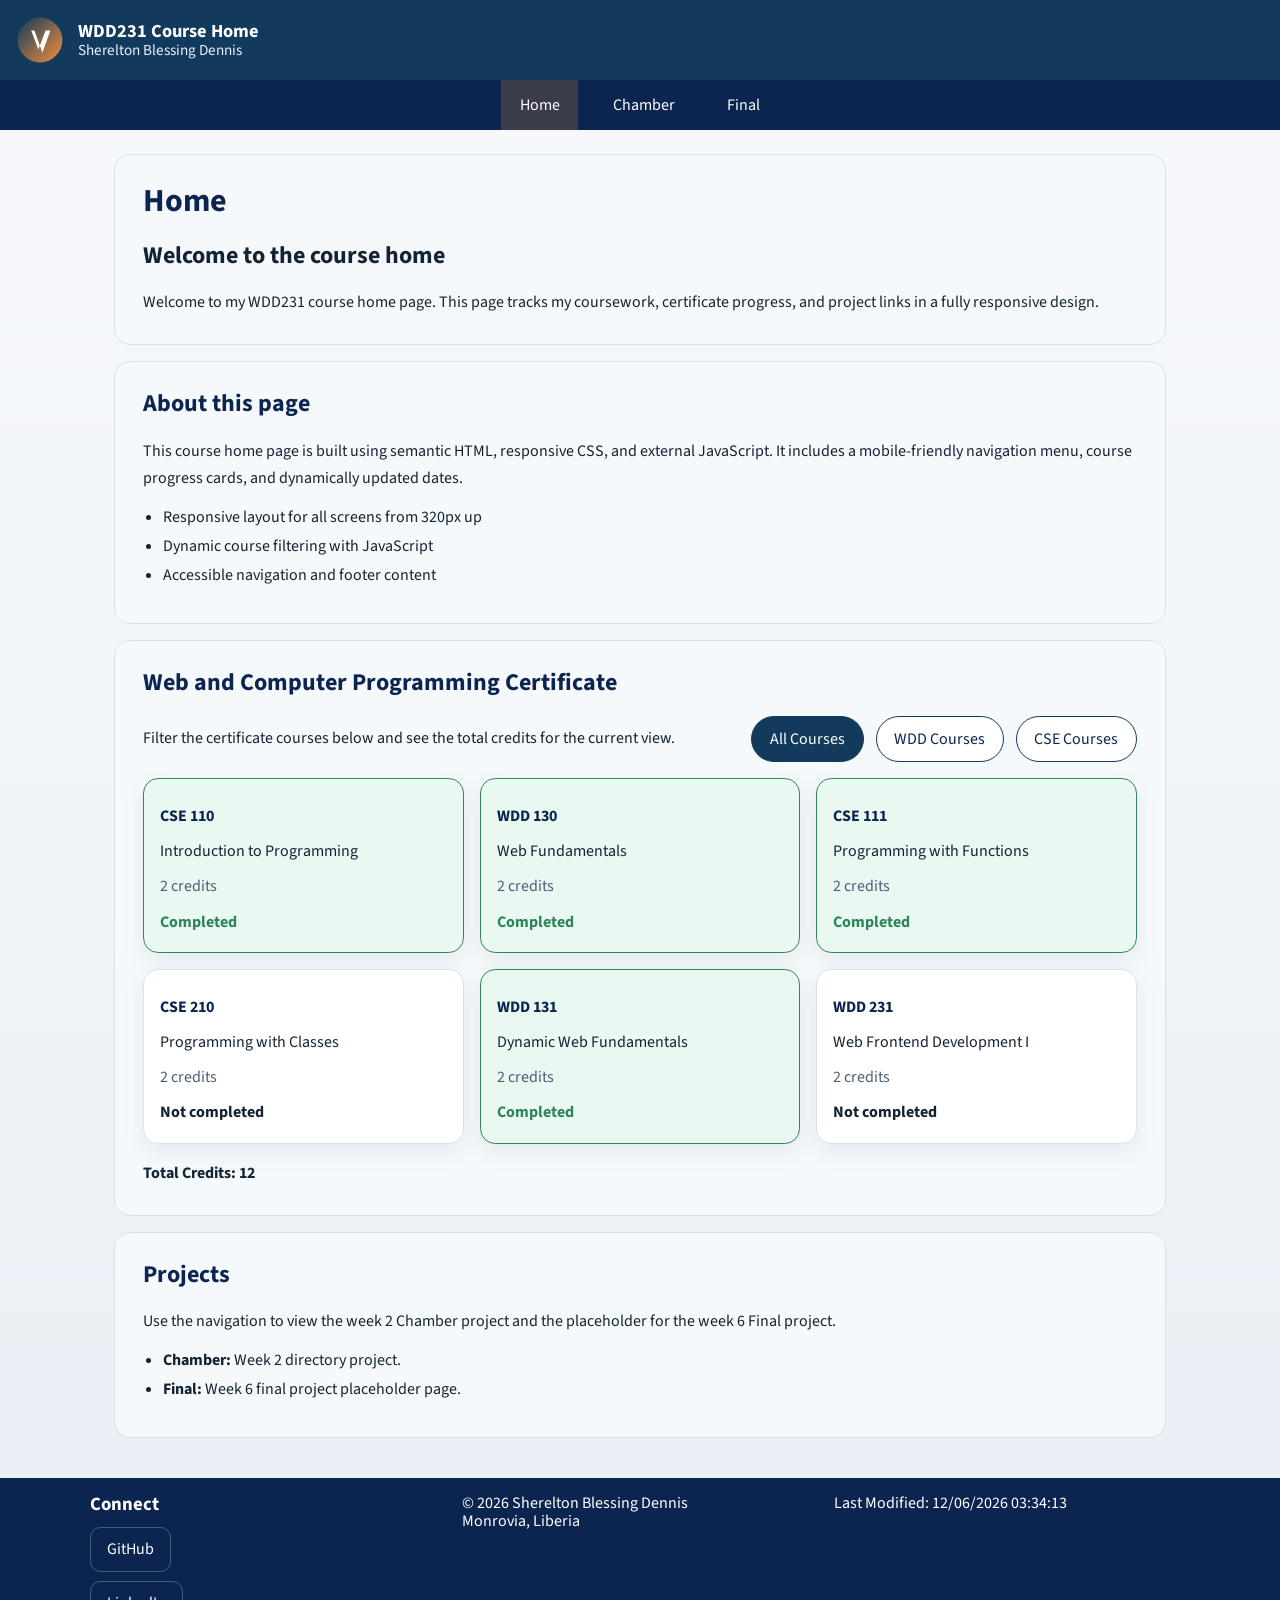
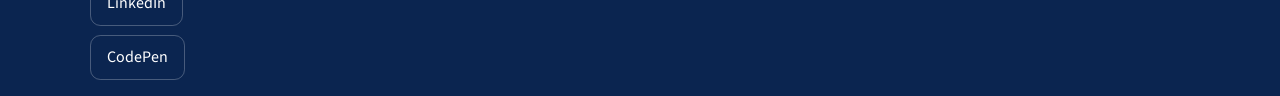
==== commit cc2e3031: "ok" ====
--- a/index.html
+++ b/index.html
@@ -43,6 +43,7 @@
   <main id="main-content">
     <section class="hero">
       <h1>Home</h1>
+      <h2>Welcome to the course home</h2>
       <p>Welcome to my WDD231 course home page. This page tracks my coursework, certificate progress, and project links in a fully responsive design.</p>
     </section>
 
